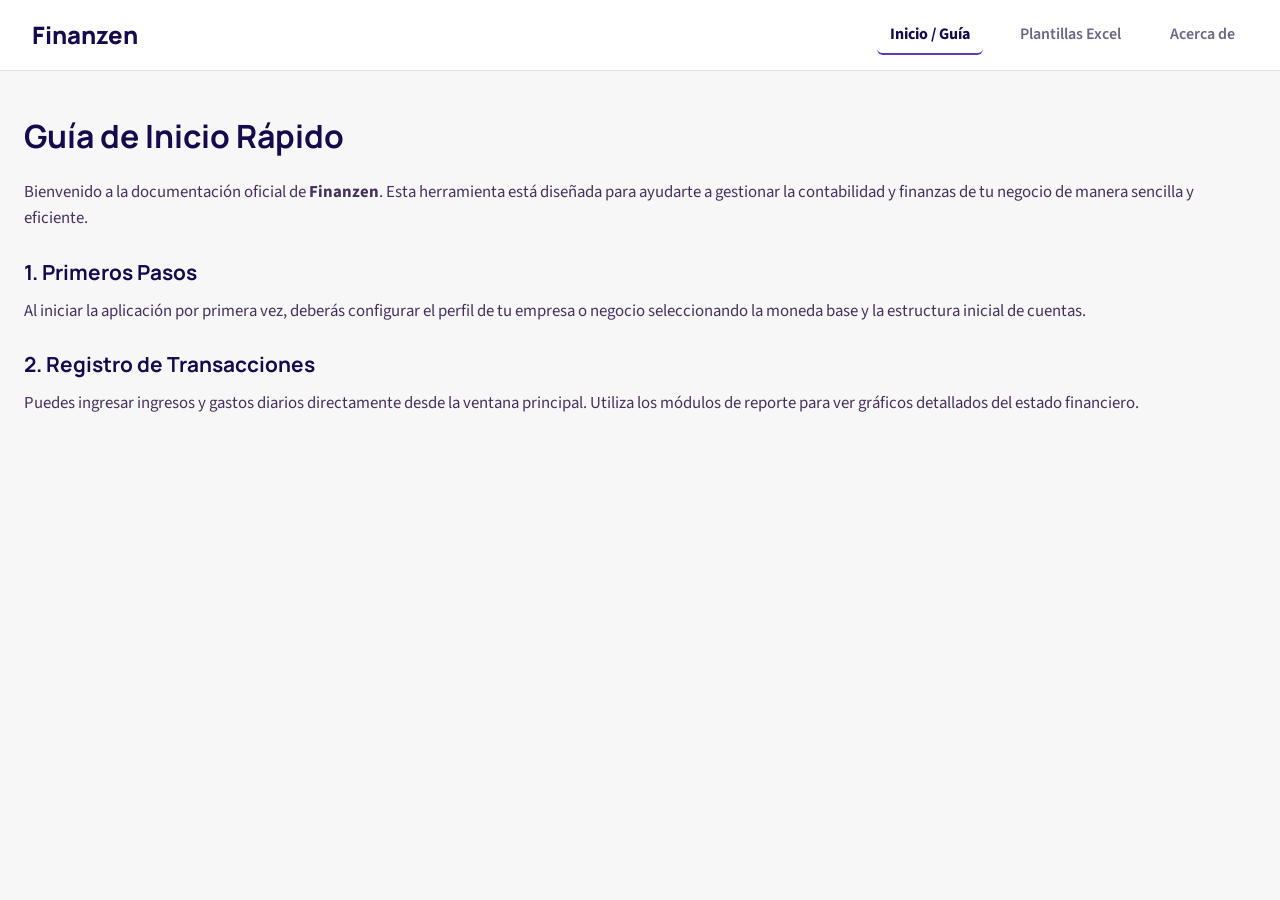
==== index.html @ 423646ae "subiendo cambios en la web" ====
<!DOCTYPE html>
<html lang="es">
<head>
  <meta charset="UTF-8">
  <meta name="viewport" content="width=device-width, initial-scale=1.0">
  <title>Finanzen - Guía de Usuario</title>
  <link rel="stylesheet" href="css/styles.css">
</head>
<body>

  <!-- Navegación Superior -->
  <nav class="navbar">
    <a href="index.html" class="logo">Finanzen</a>
    <ul class="nav-links">
      <li><a href="index.html" class="active">Inicio / Guía</a></li>
      <li><a href="excelTemplate.html">Plantillas Excel</a></li>
      <li><a href="aboutUs.html">Acerca de</a></li>
    </ul>
  </nav>

  <!-- Contenido -->
  <main class="container">

      <h1>Guía de Inicio Rápido</h1>
      <p>Bienvenido a la documentación oficial de <strong>Finanzen</strong>. Esta herramienta está diseñada para ayudarte a gestionar la contabilidad y finanzas de tu negocio de manera sencilla y eficiente.</p>
      
      <h2>1. Primeros Pasos</h2>
      <p>Al iniciar la aplicación por primera vez, deberás configurar el perfil de tu empresa o negocio seleccionando la moneda base y la estructura inicial de cuentas.</p>

      <h2>2. Registro de Transacciones</h2>
      <p>Puedes ingresar ingresos y gastos diarios directamente desde la ventana principal. Utiliza los módulos de reporte para ver gráficos detallados del estado financiero.</p>

  </main>

</body>
</html>
---- css/styles.css ----
/* Importación de tipografías */
@import url('https://fonts.googleapis.com/css2?family=Manrope:wght@600;700;800&family=Source+Sans+3:ital,wght@0,400;0,600;1,400&display=swap');

/* Variables basadas en la paleta de Finanzen */
:root {
    --color-primary: #5D38BB;
    --color-primary-hover: #744BCC;
    --color-primary-active: #472A8F;
    --color-brand-dark: #16094C;

    --bg-main: #F7F7F7;
    --bg-card: #FFFFFF;
    
    --font-family-heading: 'Manrope', sans-serif;
    --font-family-body: 'Source Sans 3', sans-serif;

    --text-main: #0E042F;
    --text-muted: #6C6686;
    --text-description: #46315c;
    --text-light: #F7F7F7;

    --border-light: #E0E0E0;
    --radius-md: 10px;
    --shadow-card: 0 4px 12px rgba(22, 9, 76, 0.05);
}

/* Reset básico */
* {
    box-sizing: border-box;
    margin: 0;
    padding: 0;
}

body {
    font-family: var(--font-family-body);
    background-color: var(--bg-main);
    color: var(--text-main);
    line-height: 1.6;
}

/* --- BARRA DE NAVEGACIÓN SUPERIOR --- */
.navbar {
    background-color: var(--bg-card);
    border-bottom: 1px solid var(--border-light);
    padding: 1rem 2rem;
    display: flex;
    justify-content: space-between;
    align-items: center;
    position: sticky;
    top: 0;
    z-index: 100;
}

.navbar .logo {
    font-family: var(--font-family-heading);
    font-size: 1.5rem;
    font-weight: 800;
    color: var(--color-brand-dark);
    text-decoration: none;
}

.nav-links {
    list-style: none;
    display: flex;
    gap: 1.5rem;
}

.nav-links a {
    text-decoration: none;
    color: var(--text-muted);
    font-weight: 600;
    font-size: 1rem;
    padding: 0.5rem 0.8rem;
    border-radius: 6px;
    transition: all 0.2s ease;
}

.nav-links a:hover {
    color: var(--color-primary);
    background-color: #F5F3FF;
}

.nav-links a.active {
    color: var(--color-brand-dark);
    font-weight: 700;
    border-bottom: 2px solid var(--color-primary);
}

/* --- CONTENEDOR PRINCIPAL --- */
.container {
    margin: 2.5rem auto;
    padding: 0 1.5rem;
}

.card {
    background-color: var(--bg-card);
    border: 1px solid var(--border-light);
    border-radius: var(--radius-md);
    padding: 2.5rem;
    box-shadow: var(--shadow-card);
}

/* --- TIPOGRAFÍA Y TEXTOS --- */
h1 {
    font-family: var(--font-family-heading);
    font-size: 2rem;
    color: var(--color-brand-dark);
    margin-bottom: 1rem;
}

h2 {
    font-family: var(--font-family-heading);
    font-size: 1.3rem;
    color: var(--color-brand-dark);
    margin: 1.5rem 0 0.5rem 0;
}

p {
    color: var(--text-description);
    margin-bottom: 1rem;
    font-size: 1.05rem;
}

/* --- BOTÓN DE DESCARGA (Plantillas) --- */
.btn-download {
    display: inline-flex;
    align-items: center;
    gap: 0.5rem;
    font-family: var(--font-family-heading);
    background-color: var(--color-primary);
    color: var(--text-light);
    text-decoration: none;
    padding: 0.8rem 1.5rem;
    border-radius: var(--radius-md);
    font-weight: 700;
    font-size: 1rem;
    margin-top: 1rem;
    transition: background-color 0.2s ease;
}

.btn-download:hover {
    background-color: var(--color-primary-hover);
}

.btn-download:active {
    background-color: var(--color-primary-active);
}
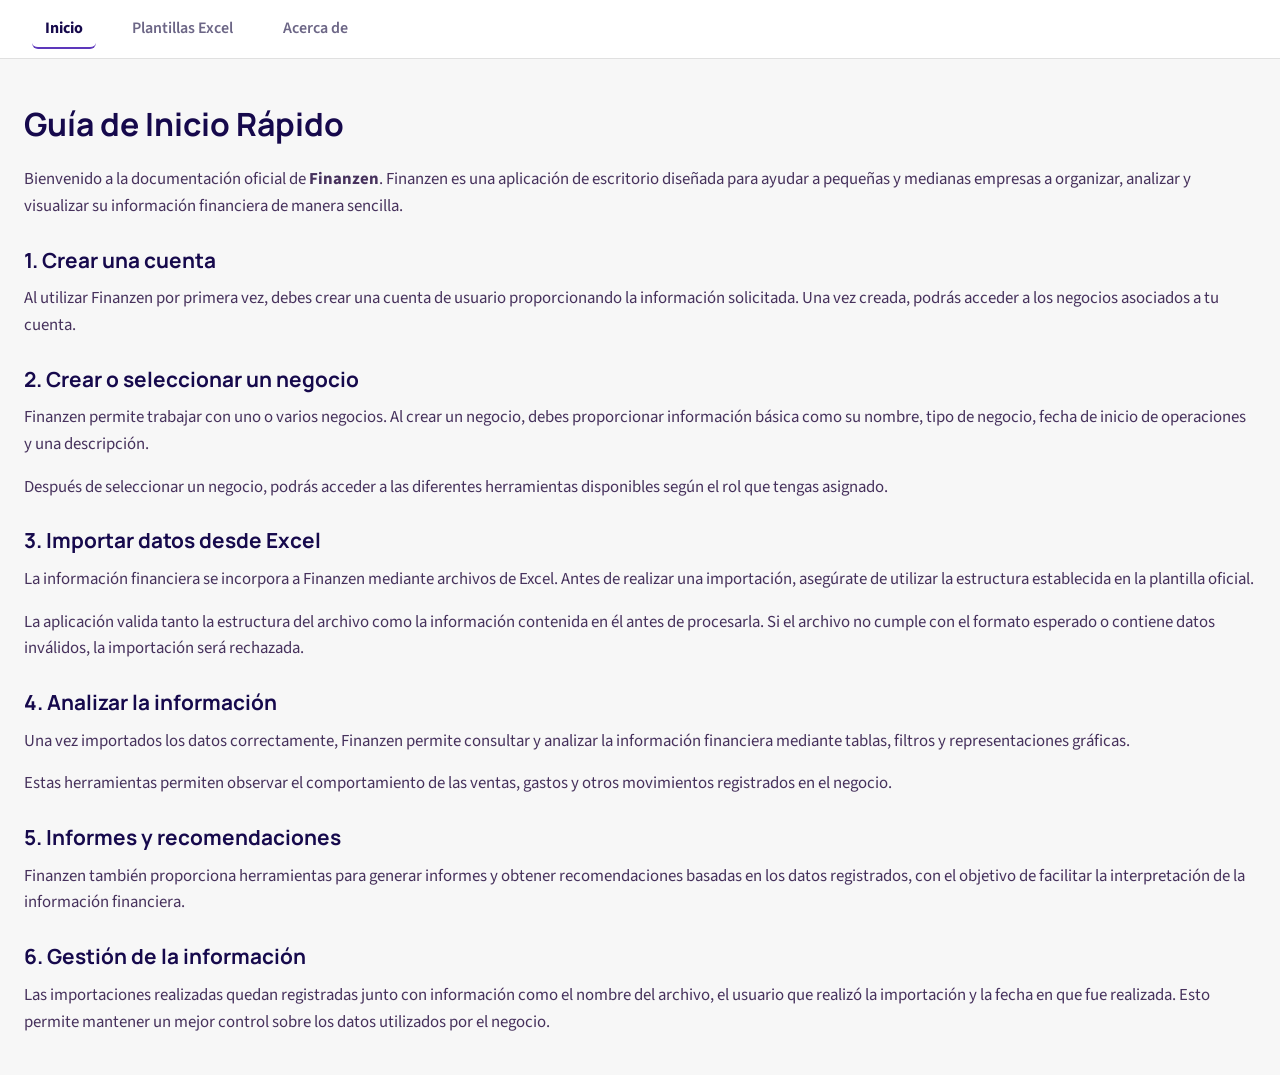
==== commit 2c4cb607: "subiendo cambios en la web" ====
--- a/index.html
+++ b/index.html
@@ -3,33 +3,97 @@
 <head>
   <meta charset="UTF-8">
   <meta name="viewport" content="width=device-width, initial-scale=1.0">
-  <title>Finanzen - Guía de Usuario</title>
+  <title>Guía de Inicio Rápido - Finanzen</title>
   <link rel="stylesheet" href="css/styles.css">
 </head>
 <body>
 
-  <!-- Navegación Superior -->
   <nav class="navbar">
-    <a href="index.html" class="logo">Finanzen</a>
     <ul class="nav-links">
-      <li><a href="index.html" class="active">Inicio / Guía</a></li>
+      <li><a href="index.html" class="active">Inicio</a></li>
       <li><a href="excelTemplate.html">Plantillas Excel</a></li>
       <li><a href="aboutUs.html">Acerca de</a></li>
     </ul>
   </nav>
 
-  <!-- Contenido -->
   <main class="container">
+    <h1>Guía de Inicio Rápido</h1>
 
-      <h1>Guía de Inicio Rápido</h1>
-      <p>Bienvenido a la documentación oficial de <strong>Finanzen</strong>. Esta herramienta está diseñada para ayudarte a gestionar la contabilidad y finanzas de tu negocio de manera sencilla y eficiente.</p>
-      
-      <h2>1. Primeros Pasos</h2>
-      <p>Al iniciar la aplicación por primera vez, deberás configurar el perfil de tu empresa o negocio seleccionando la moneda base y la estructura inicial de cuentas.</p>
+    <p>
+      Bienvenido a la documentación oficial de <strong>Finanzen</strong>.
+      Finanzen es una aplicación de escritorio diseñada para ayudar a pequeñas
+      y medianas empresas a organizar, analizar y visualizar su información
+      financiera de manera sencilla.
+    </p>
 
-      <h2>2. Registro de Transacciones</h2>
-      <p>Puedes ingresar ingresos y gastos diarios directamente desde la ventana principal. Utiliza los módulos de reporte para ver gráficos detallados del estado financiero.</p>
+    <section>
+      <h2>1. Crear una cuenta</h2>
+      <p>
+        Al utilizar Finanzen por primera vez, debes crear una cuenta de usuario
+        proporcionando la información solicitada. Una vez creada, podrás acceder
+        a los negocios asociados a tu cuenta.
+      </p>
+    </section>
 
+    <section>
+      <h2>2. Crear o seleccionar un negocio</h2>
+      <p>
+        Finanzen permite trabajar con uno o varios negocios. Al crear un negocio,
+        debes proporcionar información básica como su nombre, tipo de negocio,
+        fecha de inicio de operaciones y una descripción.
+      </p>
+      <p>
+        Después de seleccionar un negocio, podrás acceder a las diferentes
+        herramientas disponibles según el rol que tengas asignado.
+      </p>
+    </section>
+
+    <section>
+      <h2>3. Importar datos desde Excel</h2>
+      <p>
+        La información financiera se incorpora a Finanzen mediante archivos de
+        Excel. Antes de realizar una importación, asegúrate de utilizar la
+        estructura establecida en la plantilla oficial.
+      </p>
+      <p>
+        La aplicación valida tanto la estructura del archivo como la información
+        contenida en él antes de procesarla. Si el archivo no cumple con el
+        formato esperado o contiene datos inválidos, la importación será
+        rechazada.
+      </p>
+    </section>
+
+    <section>
+      <h2>4. Analizar la información</h2>
+      <p>
+        Una vez importados los datos correctamente, Finanzen permite consultar
+        y analizar la información financiera mediante tablas, filtros y
+        representaciones gráficas.
+      </p>
+      <p>
+        Estas herramientas permiten observar el comportamiento de las ventas,
+        gastos y otros movimientos registrados en el negocio.
+      </p>
+    </section>
+
+    <section>
+      <h2>5. Informes y recomendaciones</h2>
+      <p>
+        Finanzen también proporciona herramientas para generar informes y
+        obtener recomendaciones basadas en los datos registrados, con el
+        objetivo de facilitar la interpretación de la información financiera.
+      </p>
+    </section>
+
+    <section>
+      <h2>6. Gestión de la información</h2>
+      <p>
+        Las importaciones realizadas quedan registradas junto con información
+        como el nombre del archivo, el usuario que realizó la importación y
+        la fecha en que fue realizada. Esto permite mantener un mejor control
+        sobre los datos utilizados por el negocio.
+      </p>
+    </section>
   </main>
 
 </body>
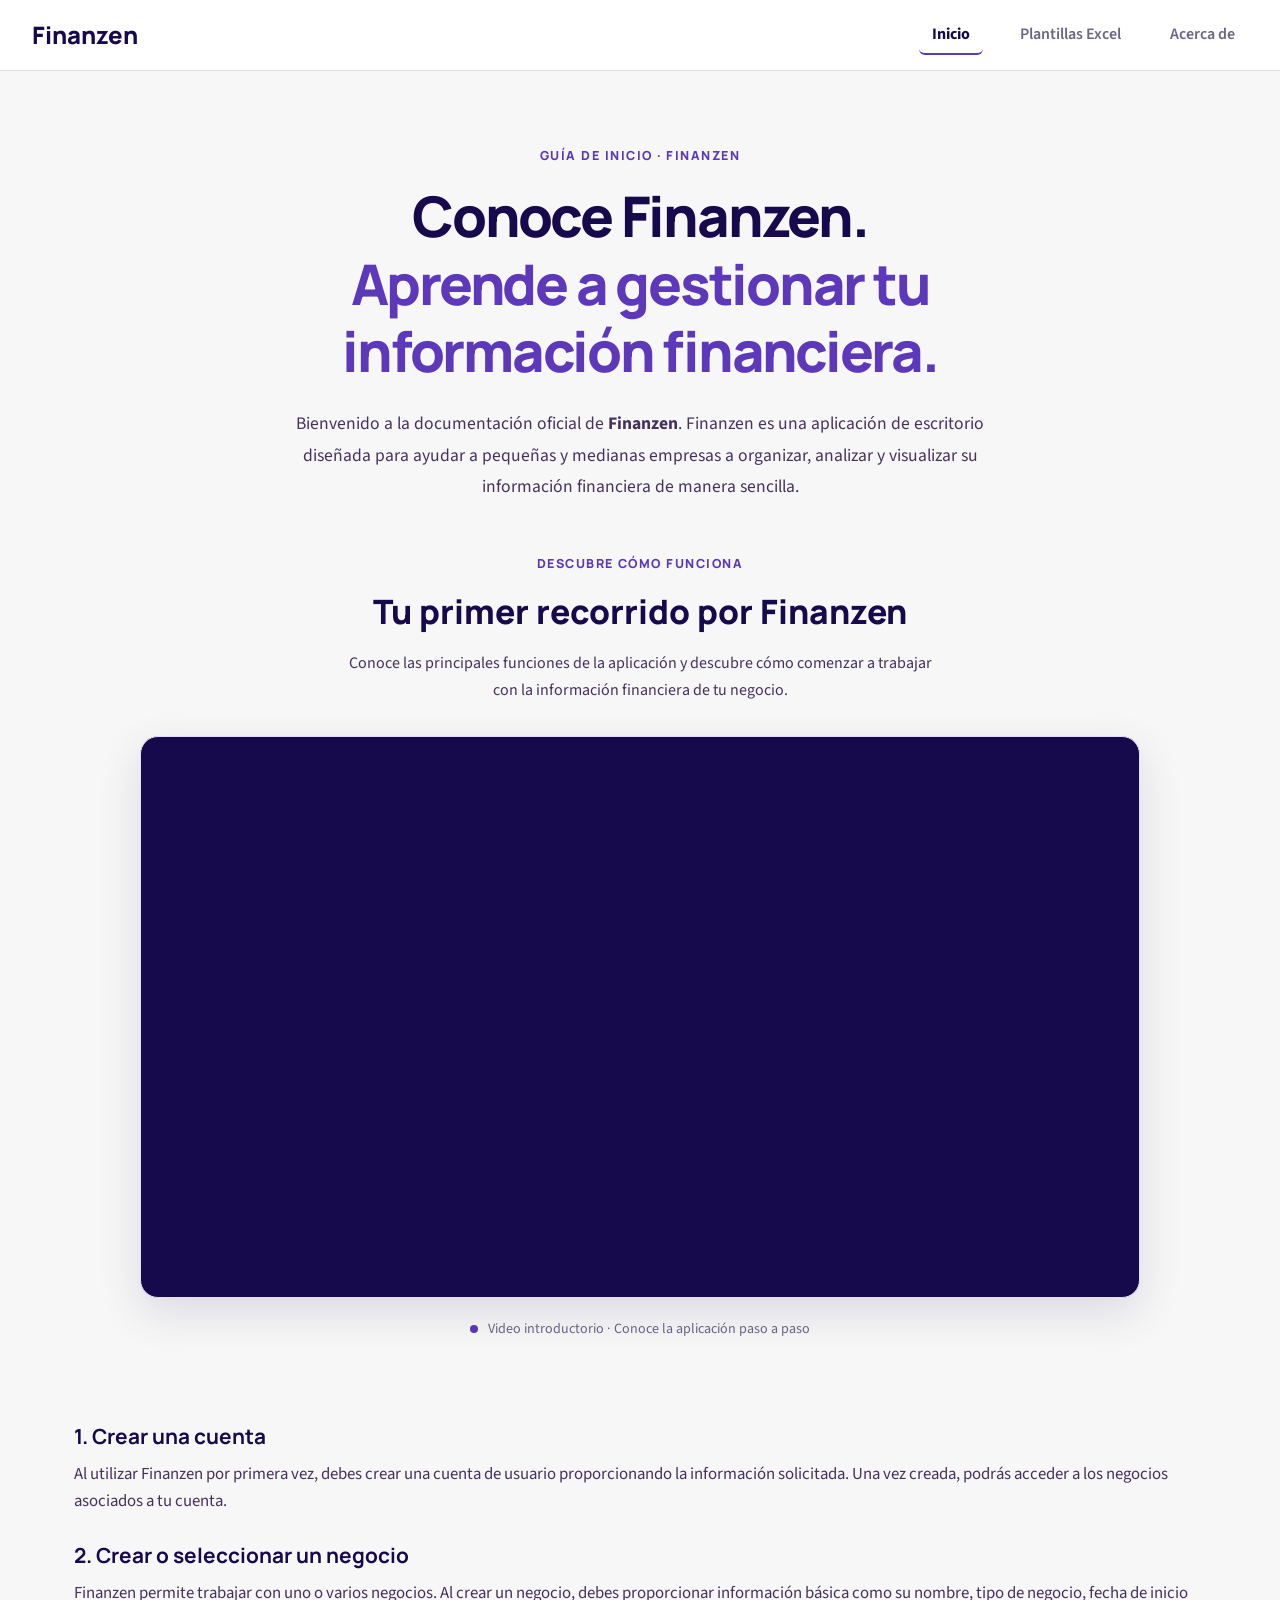
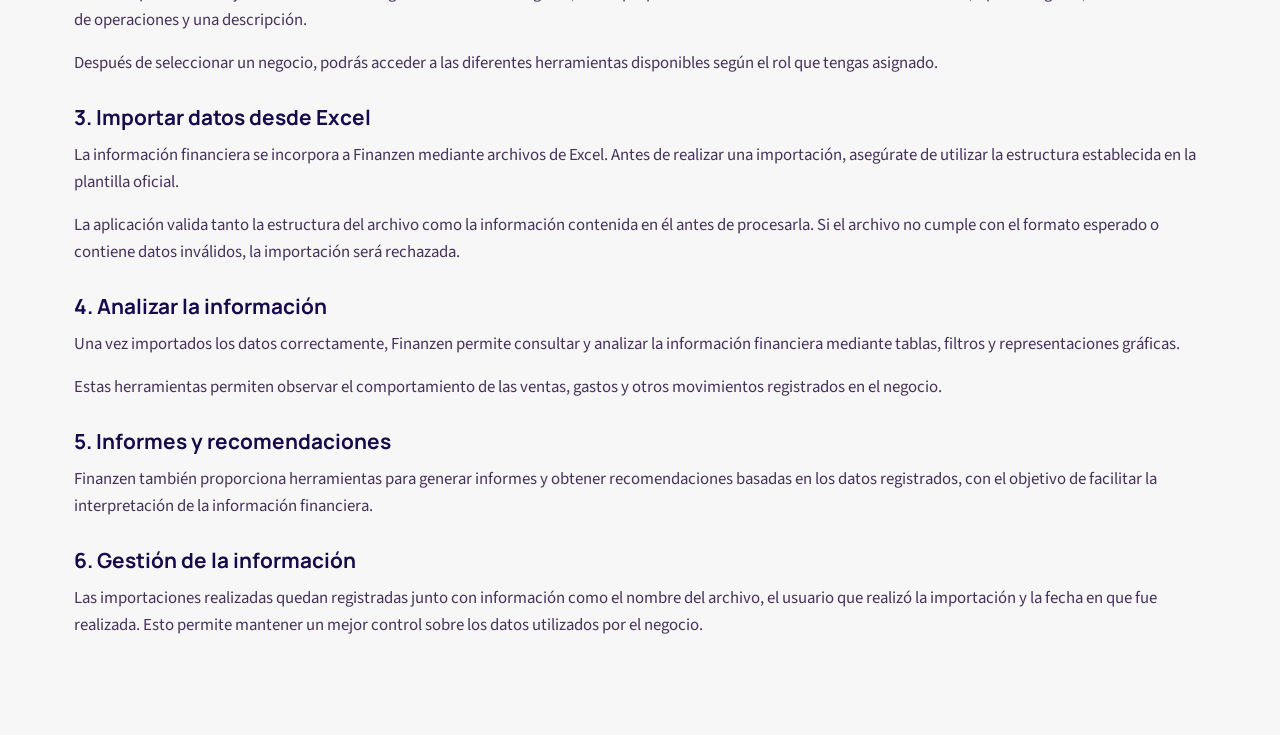
==== commit b1ad404c: "cambios en la pagina" ====
--- a/index.html
+++ b/index.html
@@ -5,27 +5,83 @@
   <meta name="viewport" content="width=device-width, initial-scale=1.0">
   <title>Guía de Inicio Rápido - Finanzen</title>
   <link rel="stylesheet" href="css/styles.css">
+  <link rel="stylesheet" href="css/inicio.css">
 </head>
 <body>
 
-  <nav class="navbar">
-    <ul class="nav-links">
-      <li><a href="index.html" class="active">Inicio</a></li>
-      <li><a href="excelTemplate.html">Plantillas Excel</a></li>
-      <li><a href="aboutUs.html">Acerca de</a></li>
-    </ul>
-  </nav>
+    <!-- Navegación -->
+    <nav class="navbar">
+        <a href="index.html" class="logo">Finanzen</a>
 
-  <main class="container">
-    <h1>Guía de Inicio Rápido</h1>
+        <ul class="nav-links">
+            <li><a href="index.html" class="active">Inicio</a></li>
+            <li>
+                <a href="excelTemplate.html" >
+                    Plantillas Excel
+                </a>
+            </li>
+            <li><a href="aboutUs.html">Acerca de</a></li>
+        </ul>
+    </nav>
 
-    <p>
-      Bienvenido a la documentación oficial de <strong>Finanzen</strong>.
-      Finanzen es una aplicación de escritorio diseñada para ayudar a pequeñas
-      y medianas empresas a organizar, analizar y visualizar su información
-      financiera de manera sencilla.
-    </p>
 
+<main class="container inicio-page">
+
+    <!-- Presentación -->
+    <header class="inicio-hero">
+        <span class="eyebrow">GUÍA DE INICIO · FINANZEN</span>
+
+        <h1>
+            Conoce Finanzen.
+            <span>Aprende a gestionar tu información financiera.</span>
+        </h1>
+
+        <p>
+            Bienvenido a la documentación oficial de
+            <strong>Finanzen</strong>.
+            Finanzen es una aplicación de escritorio diseñada para
+            ayudar a pequeñas y medianas empresas a organizar,
+            analizar y visualizar su información financiera
+            de manera sencilla.
+        </p>
+    </header>
+
+    <!-- Video de presentación -->
+    <section class="inicio-video" aria-labelledby="video-title">
+
+        <div class="video-heading">
+            <span class="eyebrow">DESCUBRE CÓMO FUNCIONA</span>
+
+            <h2 id="video-title">
+                Tu primer recorrido por Finanzen
+            </h2>
+
+            <p>
+                Conoce las principales funciones de la aplicación
+                y descubre cómo comenzar a trabajar con la
+                información financiera de tu negocio.
+            </p>
+        </div>
+
+        <div class="video-container">
+            <iframe
+                src="https://www.youtube-nocookie.com/embed/VIDEO_ID"
+                title="Video de introducción a Finanzen"
+                loading="lazy"
+                referrerpolicy="strict-origin-when-cross-origin"
+                allow="accelerometer; autoplay; clipboard-write; encrypted-media; gyroscope; picture-in-picture; web-share"
+                allowfullscreen>
+            </iframe>
+        </div>
+
+        <div class="video-footer">
+            <span class="video-indicator"></span>
+            <p>
+                Video introductorio · Conoce la aplicación paso a paso
+            </p>
+        </div>
+
+    </section>
     <section>
       <h2>1. Crear una cuenta</h2>
       <p>
@@ -95,6 +151,5 @@
       </p>
     </section>
   </main>
-
 </body>
 </html>
--- a/css/inicio.css
+++ b/css/inicio.css
@@ -0,0 +1,204 @@
+/* ========================================
+   NAVEGACIÓN
+   ======================================== */
+
+.navbar .logo {
+    flex-shrink: 0;
+}
+
+.navbar .nav-links {
+    align-items: center;
+}
+
+/* =====================================
+   INICIO - FINANZEN
+   ===================================== */
+
+.inicio-page {
+    max-width: 1180px;
+    margin: 0 auto;
+    padding: 0 1.5rem 5rem;
+}
+
+/* Encabezado principal */
+
+.inicio-hero {
+    max-width: 850px;
+    margin: 0 auto;
+    padding: 4.5rem 0 3rem;
+    text-align: center;
+}
+
+.inicio-page .eyebrow {
+    display: inline-block;
+    margin-bottom: 1rem;
+    color: var(--color-primary);
+    font-family: var(--font-family-heading);
+    font-size: 0.78rem;
+    font-weight: 800;
+    letter-spacing: 0.12em;
+}
+
+.inicio-hero h1 {
+    font-family: var(--font-family-heading);
+    font-size: clamp(2.2rem, 5vw, 3.5rem);
+    font-weight: 800;
+    line-height: 1.2;
+    letter-spacing: -0.04em;
+    color: var(--color-brand-dark);
+    margin-bottom: 1.5rem;
+}
+
+.inicio-hero h1 span {
+    display: block;
+    color: var(--color-primary);
+}
+
+.inicio-hero p {
+    max-width: 720px;
+    margin: 0 auto;
+    color: var(--text-description);
+    font-size: 1.1rem;
+    line-height: 1.8;
+}
+
+/* =====================================
+   VIDEO DE PRESENTACIÓN
+   ===================================== */
+
+.inicio-video {
+    max-width: 1000px;
+    margin: 0 auto 5rem;
+}
+
+.video-heading {
+    max-width: 720px;
+    margin: 0 auto 2rem;
+    text-align: center;
+}
+
+.video-heading h2 {
+    font-family: var(--font-family-heading);
+    font-size: clamp(1.6rem, 3vw, 2.1rem);
+    font-weight: 800;
+    line-height: 1.3;
+    color: var(--color-brand-dark);
+    margin: 0 0 1rem;
+}
+
+.video-heading p {
+    max-width: 600px;
+    margin: 0 auto;
+    color: var(--text-description);
+    font-size: 1rem;
+    line-height: 1.7;
+}
+
+/* Contenedor del video */
+
+.video-container {
+    position: relative;
+    width: 100%;
+    aspect-ratio: 16 / 9;
+    overflow: hidden;
+
+    background: var(--color-brand-dark);
+    border: 1px solid #E5DDF8;
+    border-radius: 18px;
+
+    box-shadow:
+        0 15px 45px rgba(22, 9, 76, 0.12);
+}
+
+.video-container iframe {
+    display: block;
+    width: 100%;
+    height: 100%;
+    border: none;
+}
+
+/* Pie del video */
+
+.video-footer {
+    display: flex;
+    align-items: center;
+    justify-content: center;
+    gap: 0.6rem;
+    margin-top: 1.2rem;
+}
+
+.video-indicator {
+    width: 8px;
+    height: 8px;
+    flex-shrink: 0;
+    border-radius: 50%;
+    background: var(--color-primary);
+}
+
+.video-footer p {
+    margin: 0;
+    color: var(--text-muted);
+    font-size: 0.88rem;
+}
+
+/* =====================================
+   RESPONSIVE
+   ===================================== */
+
+@media (max-width: 768px) {
+
+    .inicio-page {
+        padding: 0 1rem 3rem;
+    }
+
+    .inicio-hero {
+        padding: 3rem 0 2.5rem;
+    }
+
+    .inicio-hero h1 {
+        font-size: clamp(2rem, 7vw, 2.7rem);
+    }
+
+    .inicio-hero p {
+        font-size: 1rem;
+    }
+
+    .inicio-video {
+        margin-bottom: 3.5rem;
+    }
+
+    .video-heading {
+        margin-bottom: 1.5rem;
+    }
+
+    .video-container {
+        border-radius: 12px;
+    }
+
+    .video-footer p {
+        font-size: 0.8rem;
+        text-align: center;
+    }
+    .navbar {
+        padding: 1rem;
+        flex-wrap: wrap;
+        gap: 0.8rem;
+    }
+
+    .navbar .logo {
+        font-size: 1.3rem;
+    }
+
+    .navbar .nav-links {
+        width: 100%;
+        flex-wrap: wrap;
+        justify-content: flex-start;
+        gap: 0.3rem;
+    }
+
+    .navbar .nav-links a {
+        display: block;
+        padding: 0.45rem 0.6rem;
+        font-size: 0.88rem;
+    }
+}
